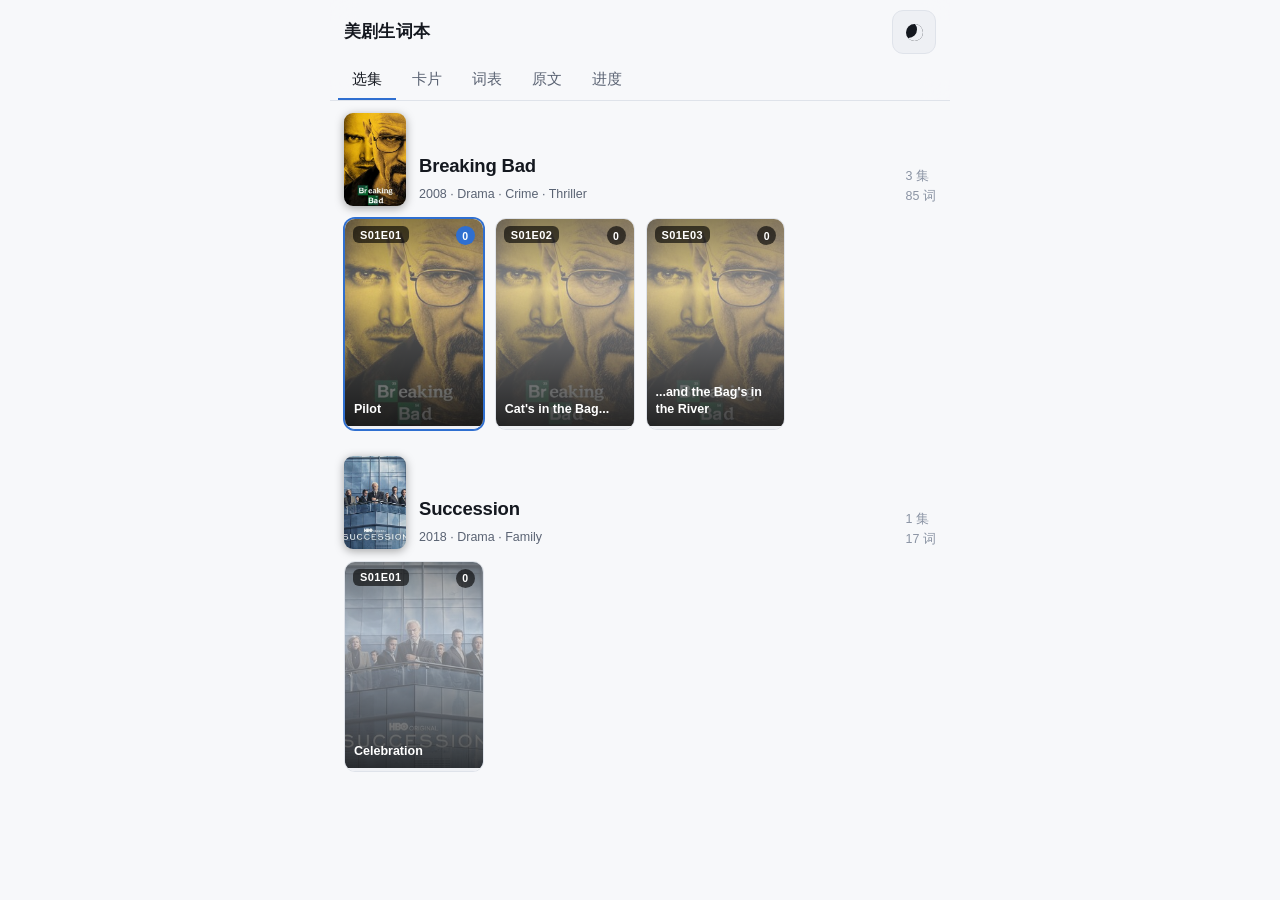
==== site/index.html @ 57fa50e5 "Update vocabulary and rebuild app" ====
<!DOCTYPE html>
<html lang="zh-CN">
<head>
<meta charset="utf-8">
<meta name="viewport" content="width=device-width,initial-scale=1,viewport-fit=cover,maximum-scale=1">
<meta name="theme-color" content="#0f1115">
<meta name="apple-mobile-web-app-capable" content="yes">
<meta name="apple-mobile-web-app-status-bar-style" content="black-translucent">
<meta name="apple-mobile-web-app-title" content="美剧生词本">
<title>美剧生词本</title>
<link rel="manifest" href="manifest.webmanifest">
<link rel="icon" href="icon.svg" type="image/svg+xml">
<link rel="apple-touch-icon" href="icon.svg">
<link rel="stylesheet" href="assets/app.css">
</head>
<body>
<div id="app" data-view="library">
  <header class="topbar">
    <div class="topbar-row">
      <h1 class="brand">美剧生词本</h1>
      <button id="btn-theme" class="icon-btn" aria-label="切换主题">
        <span class="ico-theme"></span>
      </button>
    </div>
    <nav class="tabs" role="tablist">
      <button class="tab is-active" data-tab="library" role="tab">选集</button>
      <button class="tab" data-tab="cards" role="tab">卡片</button>
      <button class="tab" data-tab="list" role="tab">词表</button>
      <button class="tab" data-tab="script" role="tab">原文</button>
      <button class="tab" data-tab="stats" role="tab">进度</button>
    </nav>
  </header>

  <section id="view-library" class="view is-active">
    <div id="library-body" class="library-body"></div>
  </section>

  <section id="view-cards" class="view">
    <div class="toolbar">
      <select id="filter-episode" class="select" aria-label="选择剧集"></select>
      <select id="filter-level" class="select" aria-label="按级别筛选">
        <option value="">全部级别</option>
        <option value="B2">B2</option>
        <option value="C1">C1</option>
      </select>
      <select id="filter-status" class="select" aria-label="按掌握状态筛选">
        <option value="">全部状态</option>
        <option value="new">未学习</option>
        <option value="learning">复习中</option>
        <option value="mastered">已掌握</option>
      </select>
    </div>

    <div class="progress-strip">
      <div class="progress-track"><div id="progress-fill" class="progress-fill"></div></div>
      <div class="progress-meta">
        <span id="progress-count">0 / 0</span>
        <span id="progress-pct">0%</span>
      </div>
    </div>

    <div id="card-stage" class="card-stage"></div>

    <div id="card-nav" class="card-nav">
      <button id="btn-prev" class="btn btn-ghost" aria-label="上一个">‹</button>
      <button id="btn-known" class="btn btn-known">认识</button>
      <button id="btn-unsure" class="btn btn-unsure">模糊</button>
      <button id="btn-flip" class="btn btn-primary">看释义</button>
      <button id="btn-next" class="btn btn-ghost" aria-label="下一个">›</button>
    </div>
  </section>

  <section id="view-list" class="view">
    <div class="toolbar">
      <input id="search" class="input" type="search" placeholder="搜索单词或释义…" autocomplete="off">
    </div>
    <ul id="word-list" class="word-list"></ul>
  </section>

  <section id="view-script" class="view">
    <div class="toolbar">
      <select id="script-episode" class="select" aria-label="选择剧集"></select>
      <label class="switch">
        <input id="script-tap" type="checkbox" checked>
        <span>点击查词</span>
      </label>
    </div>
    <div id="script-meta" class="script-meta"></div>
    <div id="script-body" class="script-body"></div>
  </section>

  <section id="view-stats" class="view">
    <div id="stats-body" class="stats-body"></div>
  </section>
</div>

<div id="sheet" class="sheet" hidden>
  <div class="sheet-backdrop" data-close></div>
  <div class="sheet-panel" role="dialog" aria-modal="true">
    <div class="sheet-grip"></div>
    <div id="sheet-body" class="sheet-body"></div>
  </div>
</div>

<script src="assets/data.js"></script>
<script src="assets/app.js"></script>
</body>
</html>
---- site/assets/app.css ----
:root {
  --bg: #0f1115;
  --bg-elev: #171a21;
  --bg-soft: #1e222b;
  --line: #2a2f3a;
  --fg: #e8eaed;
  --fg-dim: #9aa3b2;
  --fg-faint: #6b7484;
  --accent: #5b9dff;
  --b2: #4ec9a5;
  --c1: #c99bf0;
  --warn: #f0b45f;
  --danger: #f07272;
  --radius: 14px;
  --tap: 44px;
}

html[data-theme="light"] {
  --bg: #f7f8fa;
  --bg-elev: #ffffff;
  --bg-soft: #eef0f4;
  --line: #dfe3ea;
  --fg: #14181f;
  --fg-dim: #5a6373;
  --fg-faint: #8b94a4;
  --accent: #2f6fd0;
  --b2: #1f9c78;
  --c1: #8b4fc4;
}

* { box-sizing: border-box; -webkit-tap-highlight-color: transparent; }

body {
  margin: 0;
  background: var(--bg);
  color: var(--fg);
  font: 16px/1.6 -apple-system, BlinkMacSystemFont, "Segoe UI", "PingFang SC",
        "Hiragino Sans GB", "Microsoft YaHei", sans-serif;
  overscroll-behavior-y: contain;
}

#app { padding-bottom: env(safe-area-inset-bottom); }

/* ---------- top bar ---------- */
.topbar {
  position: sticky; top: 0; z-index: 20;
  background: color-mix(in srgb, var(--bg) 88%, transparent);
  backdrop-filter: saturate(160%) blur(12px);
  border-bottom: 1px solid var(--line);
  padding-top: env(safe-area-inset-top);
}
.topbar-row {
  display: flex; align-items: center; justify-content: space-between;
  padding: 10px 14px 6px;
}
.brand { margin: 0; font-size: 17px; font-weight: 650; letter-spacing: .2px; }

.icon-btn {
  min-width: var(--tap); min-height: var(--tap);
  display: grid; place-items: center;
  background: var(--bg-soft); border: 1px solid var(--line);
  border-radius: 11px; color: var(--fg); cursor: pointer;
}
.ico-theme {
  width: 17px; height: 17px; border-radius: 50%;
  background: var(--fg);
  box-shadow: inset -6px -3px 0 0 var(--bg-soft);
}

.tabs {
  display: flex; gap: 2px; padding: 0 8px;
  overflow-x: auto; scrollbar-width: none;
}
.tabs::-webkit-scrollbar { display: none; }
.tab {
  flex: 0 0 auto; min-height: 40px; padding: 0 14px;
  background: none; border: 0; border-bottom: 2px solid transparent;
  color: var(--fg-dim); font-size: 14.5px; font-weight: 550;
  cursor: pointer; white-space: nowrap;
}
.tab.is-active { color: var(--fg); border-bottom-color: var(--accent); }

/* ---------- views ---------- */
.view { display: none; padding: 12px 14px 20px; }
.view.is-active { display: block; }

/* ---------- toolbar ---------- */
.toolbar {
  display: flex; gap: 8px; margin-bottom: 12px;
  overflow-x: auto; scrollbar-width: none;
}
.toolbar::-webkit-scrollbar { display: none; }
.select, .input {
  flex: 1 1 auto; min-width: 108px; min-height: var(--tap);
  padding: 0 12px; border-radius: 11px;
  background: var(--bg-elev); color: var(--fg);
  border: 1px solid var(--line); font-size: 15px; font-family: inherit;
}
.input { flex: 1 1 100%; min-width: 0; }

.switch {
  display: flex; align-items: center; gap: 6px;
  flex: 0 0 auto; min-height: var(--tap); padding: 0 12px;
  background: var(--bg-elev); border: 1px solid var(--line);
  border-radius: 11px; font-size: 14px; color: var(--fg-dim); white-space: nowrap;
}
.switch input { width: 17px; height: 17px; accent-color: var(--accent); }

/* ---------- progress ---------- */
.progress-strip { margin-bottom: 14px; }
.progress-track {
  height: 5px; border-radius: 3px; background: var(--bg-soft); overflow: hidden;
}
.progress-fill {
  height: 100%; width: 0; border-radius: 3px;
  background: linear-gradient(90deg, var(--b2), var(--accent));
  transition: width .3s ease;
}
.progress-meta {
  display: flex; justify-content: space-between;
  margin-top: 5px; font-size: 12.5px; color: var(--fg-faint);
  font-variant-numeric: tabular-nums;
}

/* ---------- flashcard ---------- */
.card-stage { perspective: 1400px; margin-bottom: 14px; }
.flashcard {
  position: relative; width: 100%; min-height: 340px;
  transform-style: preserve-3d;
  transition: transform .42s cubic-bezier(.4,.2,.2,1);
}
.flashcard.is-flipped { transform: rotateY(180deg); }
.fc-face {
  position: absolute; inset: 0;
  display: flex; flex-direction: column;
  padding: 20px 18px; border-radius: var(--radius);
  background: var(--bg-elev); border: 1px solid var(--line);
  backface-visibility: hidden; -webkit-backface-visibility: hidden;
  overflow-y: auto; overscroll-behavior: contain;
}
.fc-front { transform: rotateY(0deg); }
.fc-back { transform: rotateY(180deg); }

.fc-head { display: flex; align-items: flex-start; gap: 10px; margin-bottom: 4px; }
.fc-word {
  margin: 0; font-size: 27px; font-weight: 680; letter-spacing: -.3px;
  word-break: break-word; flex: 1;
}
.fc-pos { color: var(--fg-faint); font-size: 14px; font-style: italic; }
.fc-phon { color: var(--accent); font-size: 16.5px; margin: 6px 0 2px; }
.fc-hint { margin-top: auto; color: var(--fg-faint); font-size: 13.5px; text-align: center; }

.badge {
  flex: 0 0 auto; padding: 3px 9px; border-radius: 7px;
  font-size: 12px; font-weight: 700; letter-spacing: .3px;
}
.badge-B2 { background: color-mix(in srgb, var(--b2) 20%, transparent); color: var(--b2); }
.badge-C1 { background: color-mix(in srgb, var(--c1) 20%, transparent); color: var(--c1); }

.fc-row { margin-top: 12px; }
.fc-label {
  font-size: 11.5px; font-weight: 700; letter-spacing: .8px;
  text-transform: uppercase; color: var(--fg-faint); margin-bottom: 3px;
}
.fc-def-en { font-size: 15.5px; }
.fc-def-cn { font-size: 15.5px; color: var(--fg); margin-top: 4px; }
.fc-quote {
  font-size: 15px; font-style: italic; color: var(--fg-dim);
  border-left: 2.5px solid var(--accent); padding-left: 11px;
}
.fc-quote-cn { font-size: 14.5px; color: var(--fg-dim); margin-top: 5px; }
.fc-example {
  font-size: 15px; background: var(--bg-soft);
  padding: 9px 11px; border-radius: 9px;
}
.fc-example-cn { font-size: 14px; color: var(--fg-dim); margin-top: 4px; }
.fc-note {
  font-size: 13.5px; color: var(--warn);
  background: color-mix(in srgb, var(--warn) 11%, transparent);
  padding: 8px 10px; border-radius: 9px;
}

/* ---------- card nav ---------- */
.card-nav { display: flex; gap: 7px; }
.btn {
  min-height: var(--tap); padding: 0 12px; border-radius: 11px;
  border: 1px solid var(--line); background: var(--bg-elev);
  color: var(--fg); font-size: 14.5px; font-weight: 600;
  font-family: inherit; cursor: pointer;
}
.btn:active { transform: scale(.97); }
.btn:disabled { opacity: .4; }
.btn-ghost { flex: 0 0 44px; font-size: 21px; padding: 0; color: var(--fg-dim); }
.btn-primary { flex: 2; background: var(--accent); border-color: var(--accent); color: #fff; }
.btn-known { flex: 1.3; color: var(--b2); border-color: color-mix(in srgb, var(--b2) 40%, var(--line)); }
.btn-unsure { flex: 1.3; color: var(--warn); border-color: color-mix(in srgb, var(--warn) 40%, var(--line)); }

.empty { text-align: center; color: var(--fg-faint); padding: 40px 20px; font-size: 14.5px; }

/* ---------- library / episode picker ---------- */
.library-body { display: grid; gap: 26px; }

.show-head { display: flex; gap: 13px; align-items: flex-end; margin-bottom: 12px; }
.show-thumb {
  width: 62px; height: auto; aspect-ratio: 2 / 3;
  border-radius: 9px; object-fit: cover; flex: 0 0 auto;
  background: var(--bg-soft);
  box-shadow: 0 2px 10px rgba(0,0,0,.35);
}
.show-meta { flex: 1; min-width: 0; padding-bottom: 2px; }
.show-title { margin: 0 0 3px; font-size: 18.5px; font-weight: 680; letter-spacing: -.2px; }
.show-sub { font-size: 12.5px; color: var(--fg-dim); }
.show-count { font-size: 12.5px; color: var(--fg-faint); white-space: nowrap; }

.ep-grid {
  display: grid; gap: 11px;
  grid-template-columns: repeat(auto-fill, minmax(124px, 1fr));
}
.ep-card {
  position: relative; display: block; width: 100%; padding: 0;
  border: 1px solid var(--line); border-radius: 11px; overflow: hidden;
  background: var(--bg-elev); cursor: pointer; text-align: left;
}
.ep-card:active { transform: scale(.975); }
.ep-art {
  position: relative; aspect-ratio: 2 / 3; overflow: hidden;
  background: var(--bg-soft);
}
.ep-art img {
  width: 100%; height: 100%; object-fit: cover;
  opacity: .42; transition: opacity .2s;
}
.ep-card:hover .ep-art img, .ep-card.is-active .ep-art img { opacity: .58; }
.ep-scrim {
  position: absolute; inset: 0;
  background: linear-gradient(180deg, rgba(0,0,0,.42) 0%, rgba(0,0,0,.05) 34%, rgba(0,0,0,.74) 100%);
}
.ep-code {
  position: absolute; top: 7px; left: 8px;
  padding: 2.5px 7px; border-radius: 6px;
  background: rgba(0,0,0,.62); color: #fff;
  font-size: 11px; font-weight: 700; letter-spacing: .4px;
  font-variant-numeric: tabular-nums;
}
.ep-title {
  position: absolute; left: 9px; right: 9px; bottom: 8px;
  font-size: 12.5px; font-weight: 600; line-height: 1.35; color: #fff;
  display: -webkit-box; -webkit-line-clamp: 2; -webkit-box-orient: vertical;
  overflow: hidden;
}
.ep-foot {
  position: absolute; top: 7px; right: 8px;
  width: 19px; height: 19px; border-radius: 50%;
  display: grid; place-items: center;
  background: rgba(0,0,0,.62); color: #fff;
  font-size: 10.5px; font-weight: 700;
}
.ep-foot.done { background: var(--b2); color: #06231b; }
.ep-bar {
  position: relative; height: 3px; background: var(--bg-soft);
}
.ep-bar > i { position: absolute; inset: 0 auto 0 0; background: var(--b2); border-radius: 0 3px 3px 0; }
.ep-card.is-active { border-color: var(--accent); box-shadow: 0 0 0 1px var(--accent); }
.ep-card.is-active .ep-foot { background: var(--accent); color: #fff; }

/* ---------- word list ---------- */
.word-list { list-style: none; margin: 0; padding: 0; }
.word-item {
  background: var(--bg-elev); border: 1px solid var(--line);
  border-radius: var(--radius); margin-bottom: 8px; overflow: hidden;
}
.wi-head {
  display: flex; align-items: center; gap: 10px;
  width: 100%; min-height: var(--tap); padding: 12px 14px;
  background: none; border: 0; color: var(--fg);
  font-size: 16px; font-family: inherit; text-align: left; cursor: pointer;
}
.wi-word { font-weight: 620; flex: 1; word-break: break-word; }
.wi-dot { width: 8px; height: 8px; border-radius: 50%; flex: 0 0 auto; }
.wi-dot.new { background: var(--fg-faint); }
.wi-dot.learning { background: var(--warn); }
.wi-dot.mastered { background: var(--b2); }
.wi-chev { color: var(--fg-faint); transition: transform .2s; }
.word-item.is-open .wi-chev { transform: rotate(90deg); }
.wi-body {
  padding: 0 14px 14px; font-size: 14.5px; color: var(--fg-dim);
  border-top: 1px solid var(--line); padding-top: 12px;
}
.word-item:not(.is-open) .wi-body { display: none; }

/* ---------- script ---------- */
.script-meta {
  font-size: 13px; color: var(--fg-faint); margin-bottom: 12px;
  padding-bottom: 10px; border-bottom: 1px solid var(--line);
}
.script-body {
  font-size: 15.5px; line-height: 1.85; white-space: pre-wrap;
  word-break: break-word;
}
.script-body .ln { display: block; padding: 1px 0; }
.script-body .ln[data-hit="1"] {
  background: color-mix(in srgb, var(--accent) 15%, transparent);
  border-radius: 4px;
}
.tok { border-radius: 3px; }
.tapmode .tok[data-w="1"] {
  box-shadow: inset 0 -1.5px 0 color-mix(in srgb, var(--accent) 60%, transparent);
}

/* ---------- stats ---------- */
.stats-body { display: grid; gap: 12px; }
.stat-card {
  background: var(--bg-elev); border: 1px solid var(--line);
  border-radius: var(--radius); padding: 16px;
}
.stat-num { font-size: 31px; font-weight: 700; letter-spacing: -.5px; }
.stat-cap { font-size: 13px; color: var(--fg-dim); margin-top: 2px; }
.stat-grid { display: grid; grid-template-columns: repeat(3, 1fr); gap: 10px; }
.bar-row { display: flex; align-items: center; gap: 9px; margin-bottom: 9px; font-size: 13px; }
.bar-label {
  flex: 0 0 92px; color: var(--fg-dim);
  white-space: nowrap; overflow: hidden; text-overflow: ellipsis;
}
.bar-track { flex: 1; height: 7px; border-radius: 4px; background: var(--bg-soft); overflow: hidden; }
.bar-fill { height: 100%; border-radius: 4px; }
.bar-val { flex: 0 0 34px; text-align: right; color: var(--fg-faint); font-variant-numeric: tabular-nums; }
.stat-actions { display: flex; gap: 8px; flex-wrap: wrap; }

/* ---------- sheet ---------- */
.sheet { position: fixed; inset: 0; z-index: 60; }
.sheet[hidden] { display: none; }
.sheet-backdrop { position: absolute; inset: 0; background: rgba(0,0,0,.55); }
.sheet-panel {
  position: absolute; left: 0; right: 0; bottom: 0;
  max-height: 86vh; display: flex; flex-direction: column;
  background: var(--bg-elev); border-radius: 20px 20px 0 0;
  border-top: 1px solid var(--line);
  padding-bottom: env(safe-area-inset-bottom);
  animation: slideup .26s cubic-bezier(.3,1,.5,1);
}
@keyframes slideup { from { transform: translateY(100%); } to { transform: translateY(0); } }
.sheet-grip {
  width: 34px; height: 4px; border-radius: 2px; background: var(--line);
  margin: 9px auto 4px; flex: 0 0 auto;
}
.sheet-body {
  overflow-y: auto; padding: 12px 18px 22px;
  -webkit-overflow-scrolling: touch;
}
.sheet-title { margin: 0 0 3px; font-size: 21px; font-weight: 680; word-break: break-word; }
.sheet-phon { color: var(--accent); font-size: 15px; margin-bottom: 10px; }

@media (min-width: 640px) {
  #app { max-width: 620px; margin: 0 auto; }
  .card-stage { min-height: 380px; }
}

@media (prefers-reduced-motion: reduce) {
  * { animation: none !important; transition: none !important; }
}
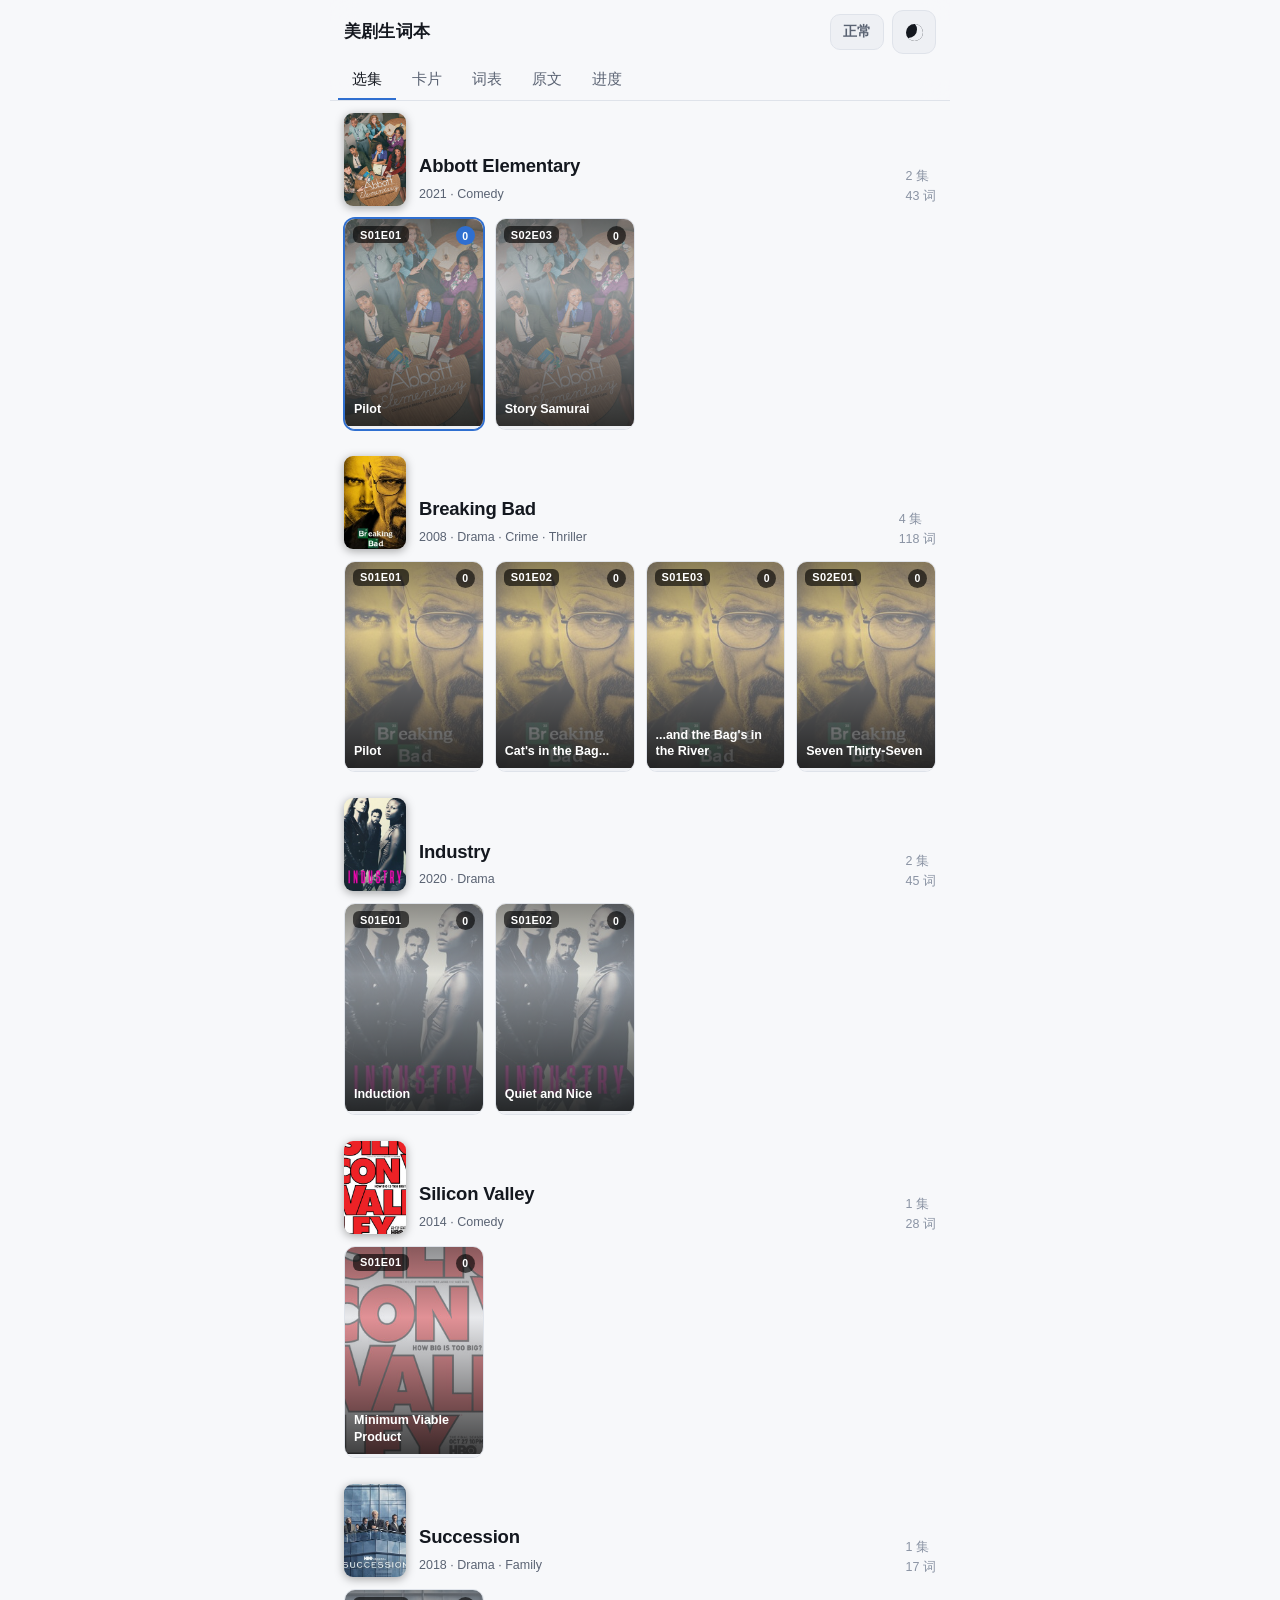
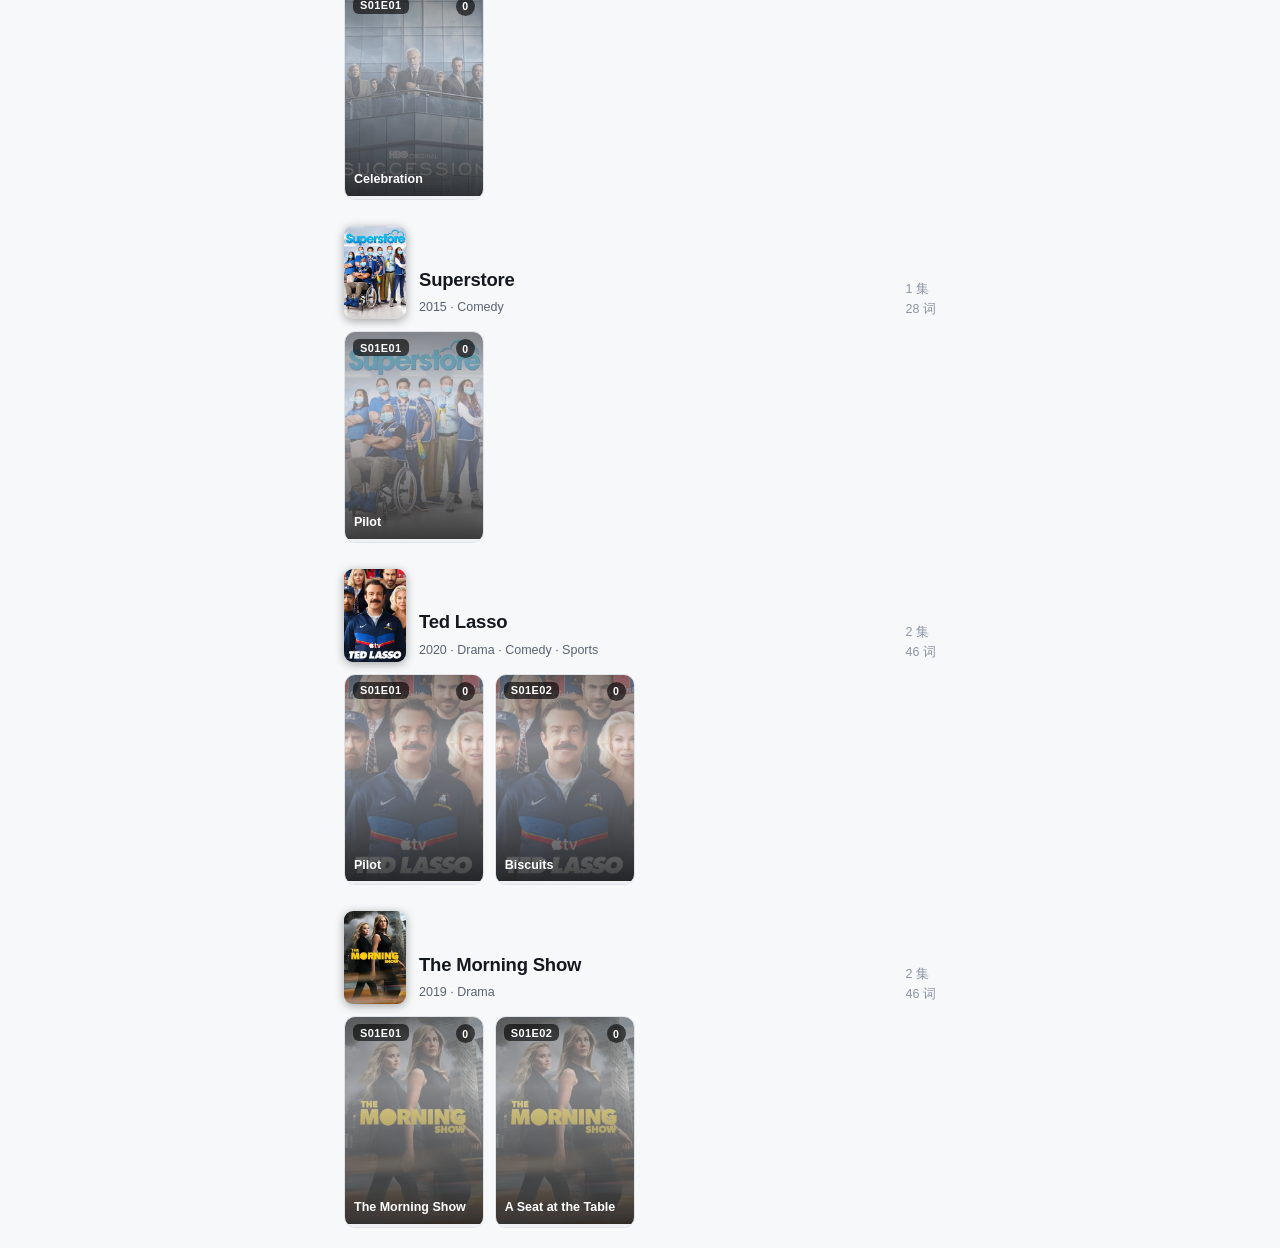
==== commit 5484fc24: "Update vocabulary and rebuild app" ====
--- a/site/index.html
+++ b/site/index.html
@@ -18,9 +18,12 @@
   <header class="topbar">
     <div class="topbar-row">
       <h1 class="brand">美剧生词本</h1>
-      <button id="btn-theme" class="icon-btn" aria-label="切换主题">
-        <span class="ico-theme"></span>
-      </button>
+      <div class="topbar-actions">
+        <button id="btn-rate" class="rate-btn" aria-label="朗读速度">慢</button>
+        <button id="btn-theme" class="icon-btn" aria-label="切换主题">
+          <span class="ico-theme"></span>
+        </button>
+      </div>
     </div>
     <nav class="tabs" role="tablist">
       <button class="tab is-active" data-tab="library" role="tab">选集</button>
--- a/site/assets/app.css
+++ b/site/assets/app.css
@@ -55,6 +55,15 @@
 }
 .brand { margin: 0; font-size: 17px; font-weight: 650; letter-spacing: .2px; }
 
+.topbar-actions { display: flex; align-items: center; gap: 8px; }
+.rate-btn {
+  min-height: 36px; padding: 0 12px; border-radius: 10px;
+  background: var(--bg-soft); border: 1px solid var(--line);
+  color: var(--fg-dim); font-size: 13.5px; font-weight: 600;
+  font-family: inherit; cursor: pointer;
+}
+.rate-btn.is-on { color: var(--accent); border-color: var(--accent); }
+
 .icon-btn {
   min-width: var(--tap); min-height: var(--tap);
   display: grid; place-items: center;
@@ -146,6 +155,25 @@
   margin: 0; font-size: 27px; font-weight: 680; letter-spacing: -.3px;
   word-break: break-word; flex: 1;
 }
+.spk {
+  flex: 0 0 auto; width: 38px; height: 38px; border-radius: 50%;
+  display: grid; place-items: center;
+  background: var(--bg-soft); border: 1px solid var(--line);
+  color: var(--accent); font-size: 17px; cursor: pointer;
+}
+.spk:active { transform: scale(.9); }
+.spk.is-playing { background: var(--accent); color: #fff; border-color: var(--accent); }
+.spk-label {
+  display: inline-flex; align-items: center; gap: 6px;
+  margin-top: 7px; padding: 4px 10px; border-radius: 8px;
+  background: var(--bg-soft); border: 1px solid var(--line);
+  color: var(--accent); font-size: 12.5px; font-weight: 600;
+  font-family: inherit; cursor: pointer;
+}
+.spk-label.is-playing { background: var(--accent); color: #fff; border-color: var(--accent); }
+.tts-none {
+  margin-top: 8px; font-size: 12px; color: var(--warn);
+}
 .fc-pos { color: var(--fg-faint); font-size: 14px; font-style: italic; }
 .fc-phon { color: var(--accent); font-size: 16.5px; margin: 6px 0 2px; }
 .fc-hint { margin-top: auto; color: var(--fg-faint); font-size: 13.5px; text-align: center; }
@@ -282,6 +310,8 @@
 .wi-dot.mastered { background: var(--b2); }
 .wi-chev { color: var(--fg-faint); transition: transform .2s; }
 .word-item.is-open .wi-chev { transform: rotate(90deg); }
+.wi-spk { width: 34px; height: 34px; font-size: 15px; flex: 0 0 auto; }
+.sheet-tts { display: flex; gap: 8px; flex-wrap: wrap; margin-bottom: 12px; }
 .wi-body {
   padding: 0 14px 14px; font-size: 14.5px; color: var(--fg-dim);
   border-top: 1px solid var(--line); padding-top: 12px;
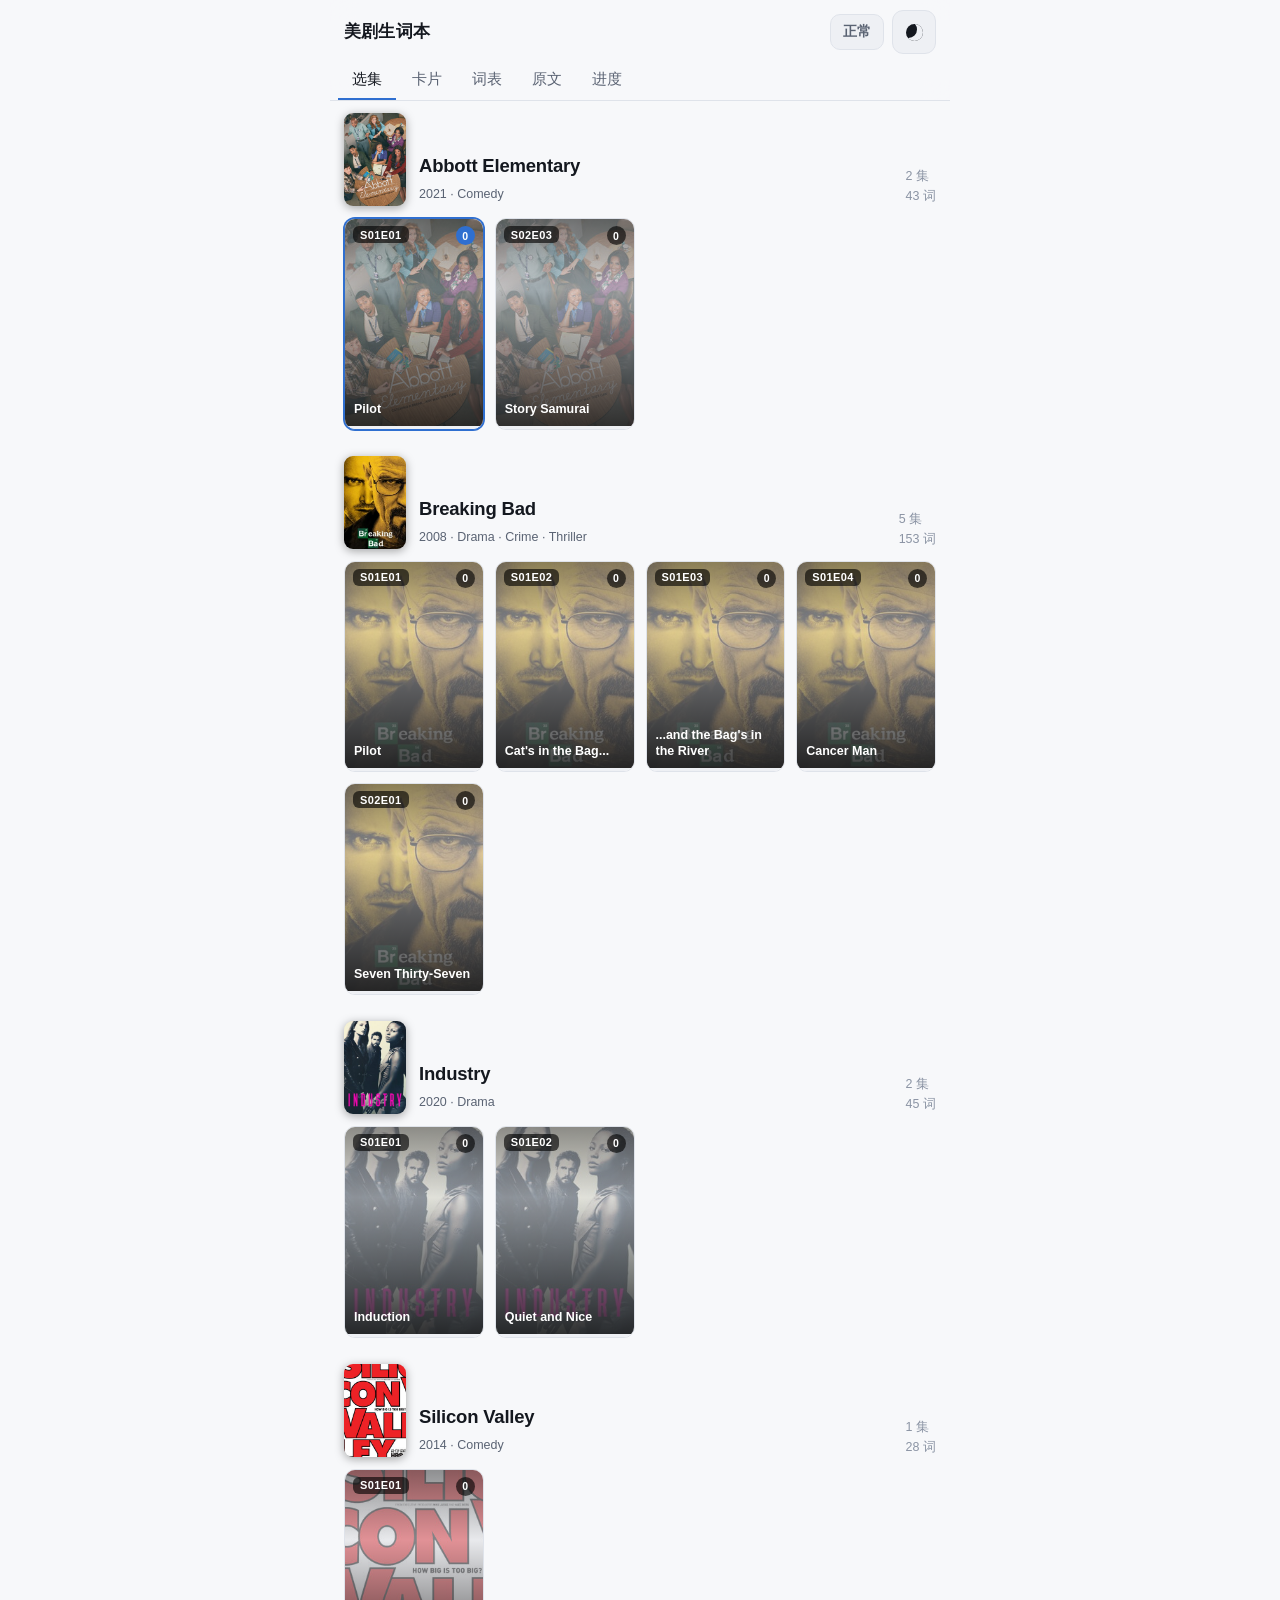
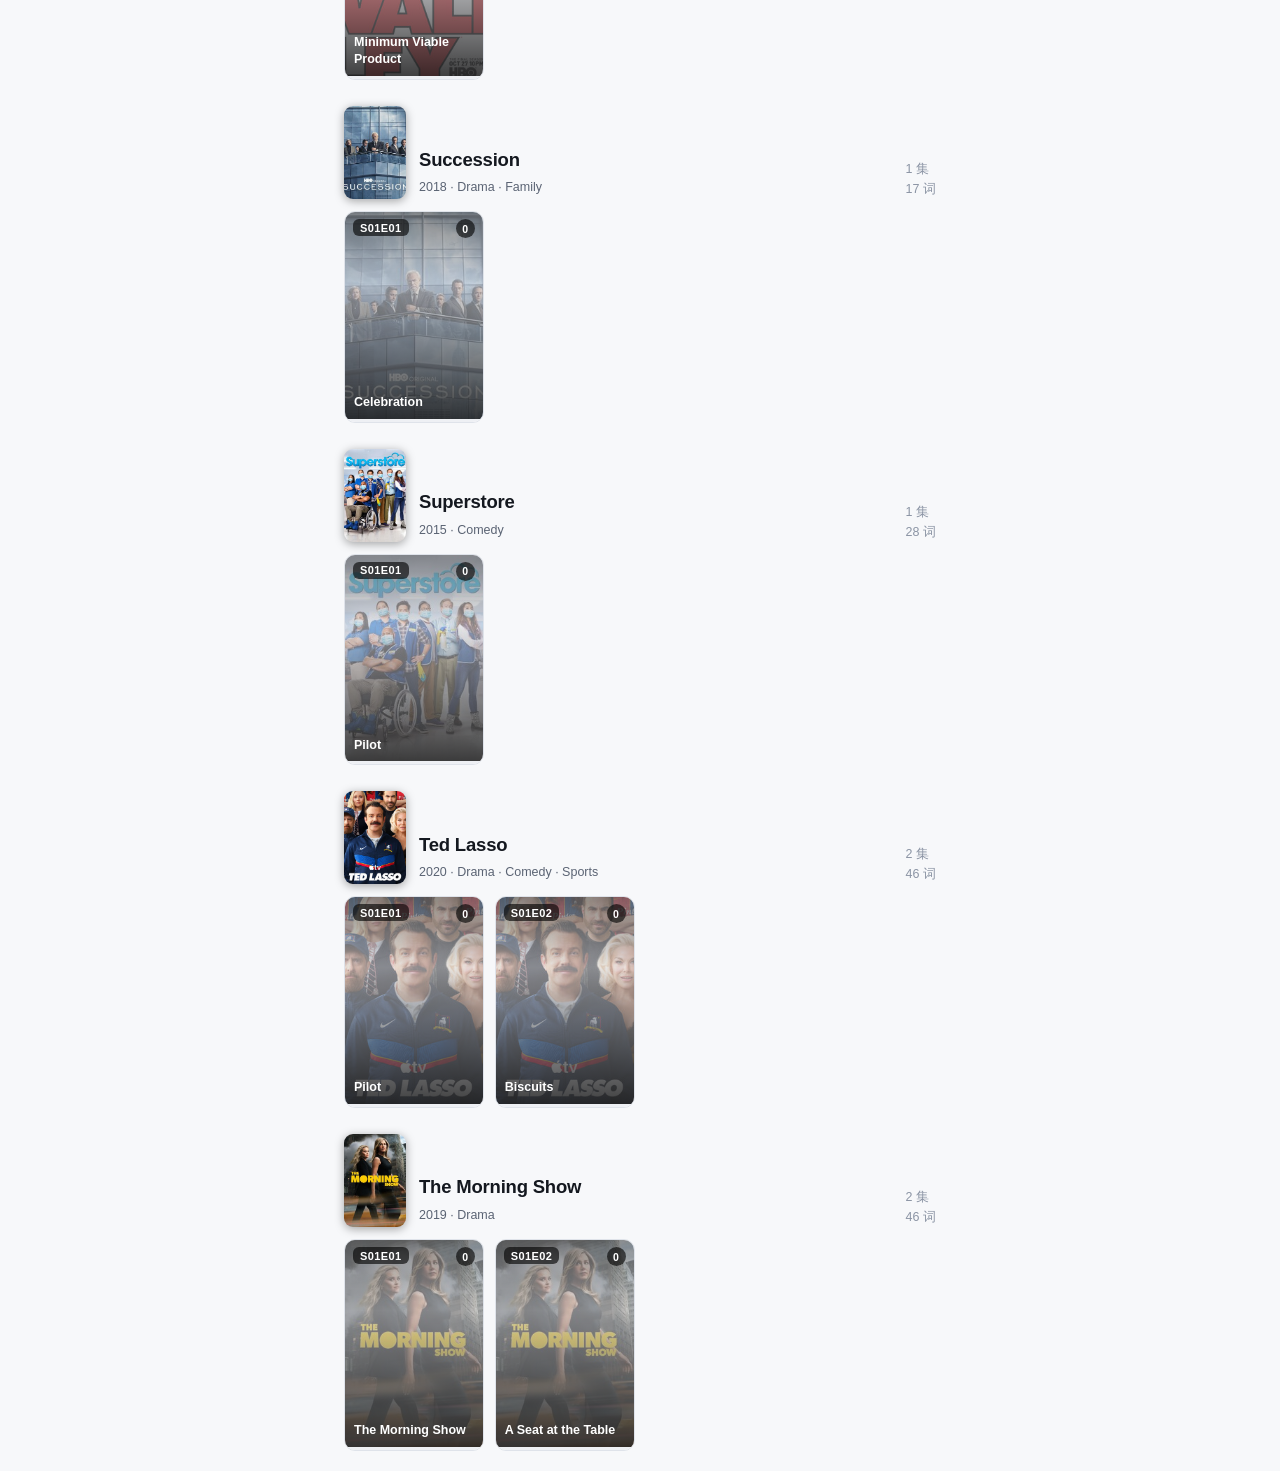
==== commit 9daca277: "Update vocabulary and rebuild app" ====
--- a/site/index.html
+++ b/site/index.html
@@ -11,7 +11,7 @@
 <link rel="manifest" href="manifest.webmanifest">
 <link rel="icon" href="icon.svg" type="image/svg+xml">
 <link rel="apple-touch-icon" href="icon.svg">
-<link rel="stylesheet" href="assets/app.css">
+<link rel="stylesheet" href="assets/app.css?v=a0de4912">
 </head>
 <body>
 <div id="app" data-view="library">
@@ -105,7 +105,7 @@
   </div>
 </div>
 
-<script src="assets/data.js"></script>
-<script src="assets/app.js"></script>
+<script src="assets/data.js?v=d76ecf46"></script>
+<script src="assets/app.js?v=cdc74d9d"></script>
 </body>
 </html>
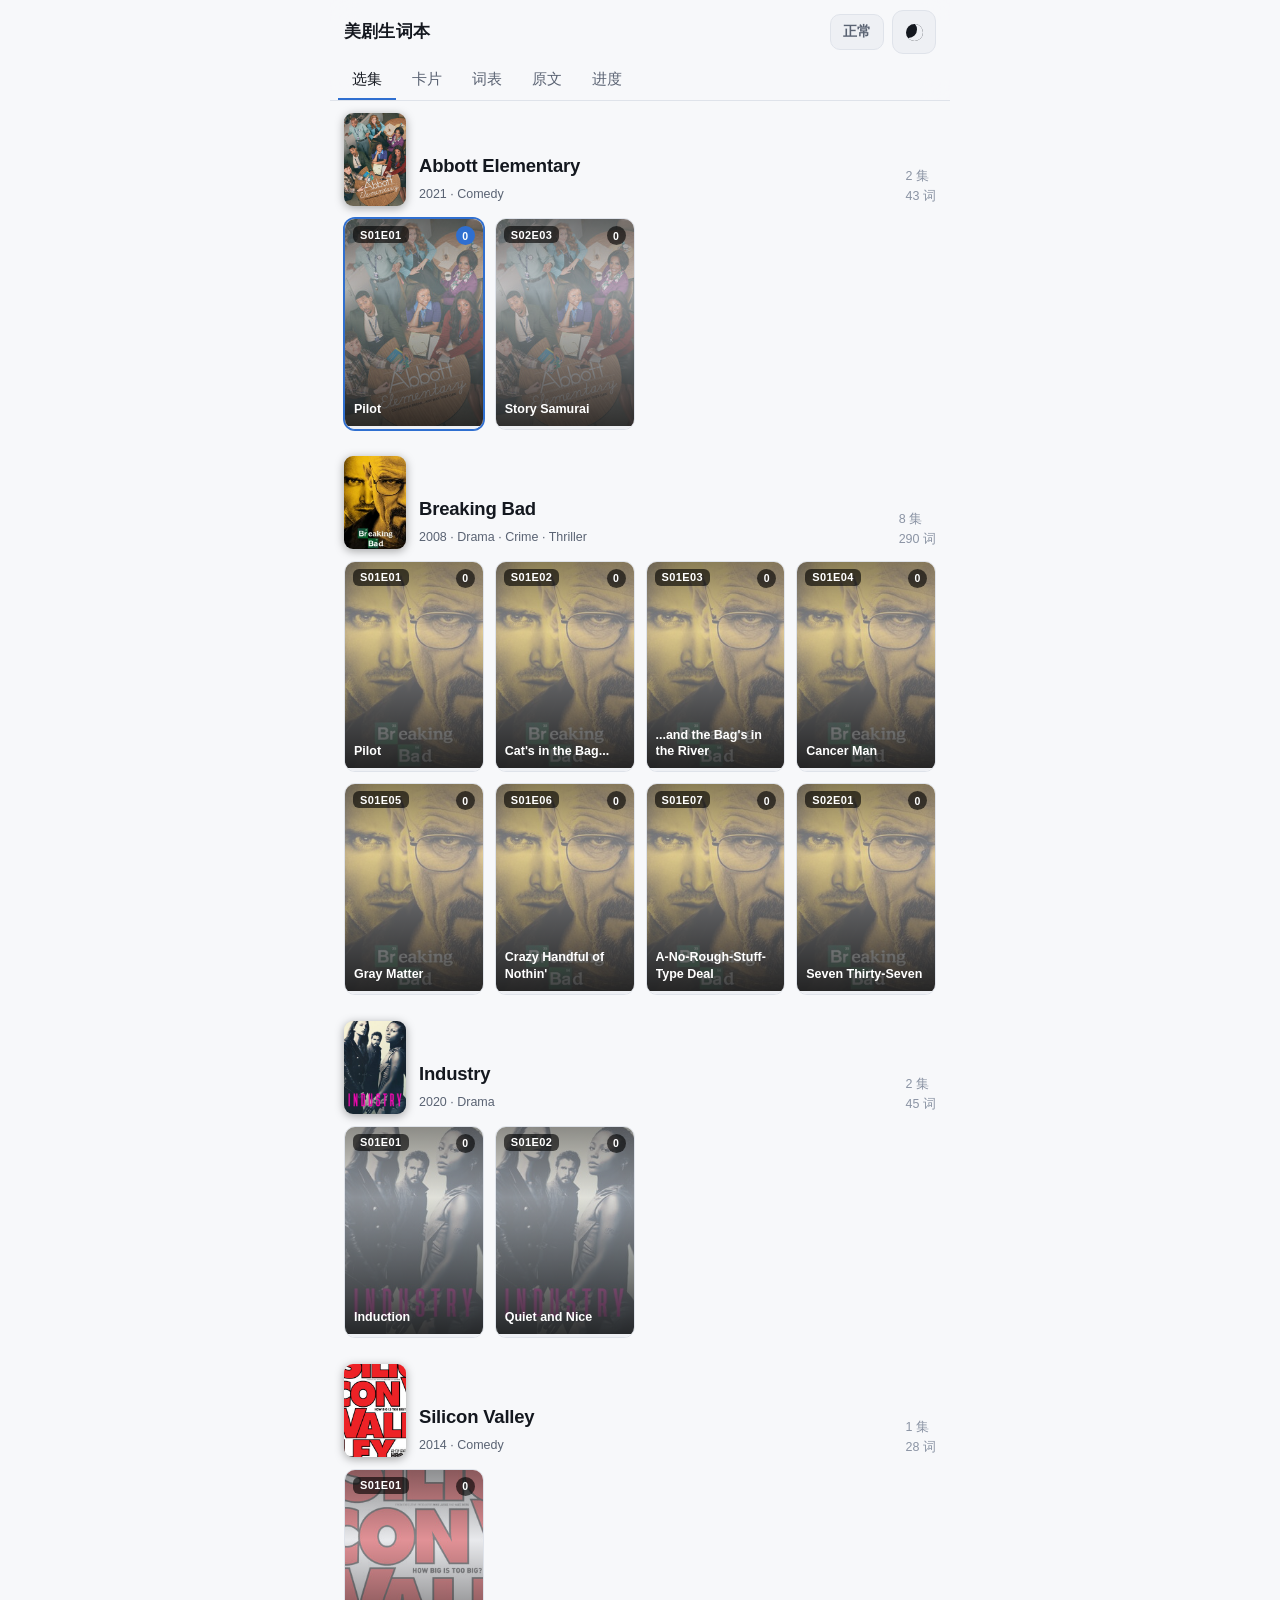
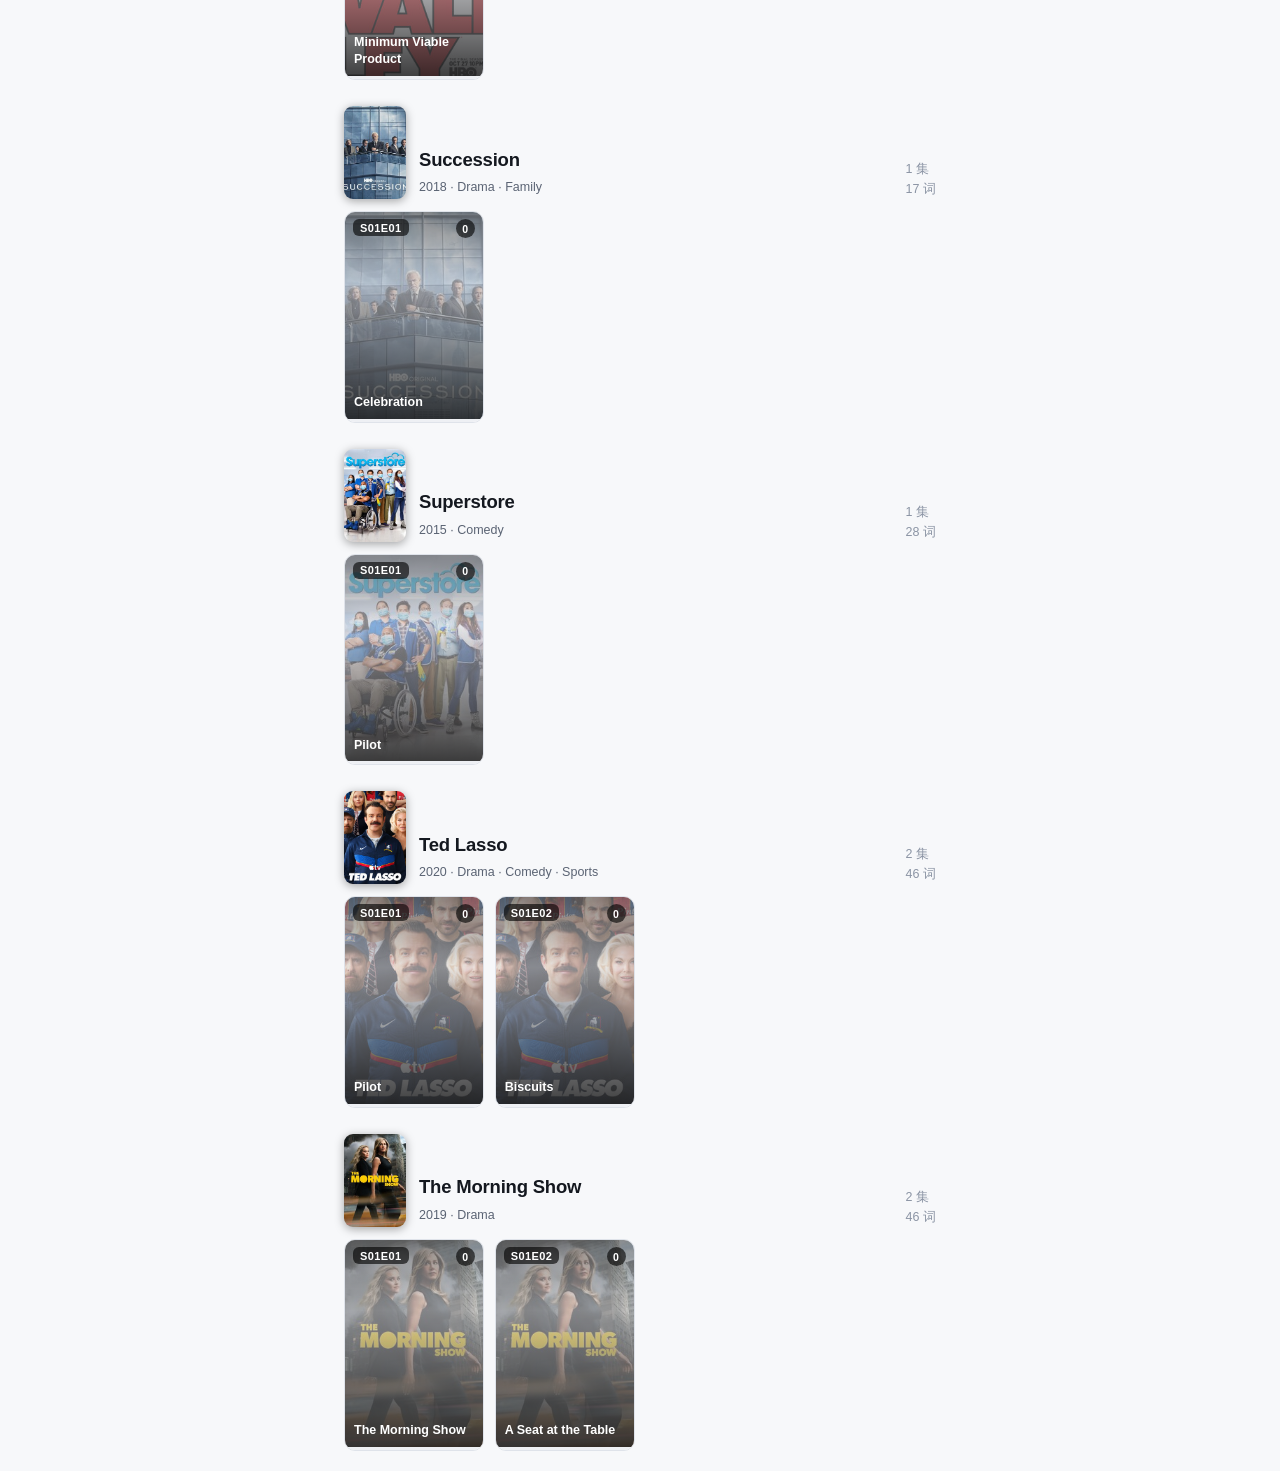
==== commit a7829d1f: "Update vocabulary and rebuild app" ====
--- a/site/index.html
+++ b/site/index.html
@@ -105,7 +105,7 @@
   </div>
 </div>
 
-<script src="assets/data.js?v=d76ecf46"></script>
+<script src="assets/data.js?v=e08e02fa"></script>
 <script src="assets/app.js?v=cdc74d9d"></script>
 </body>
 </html>
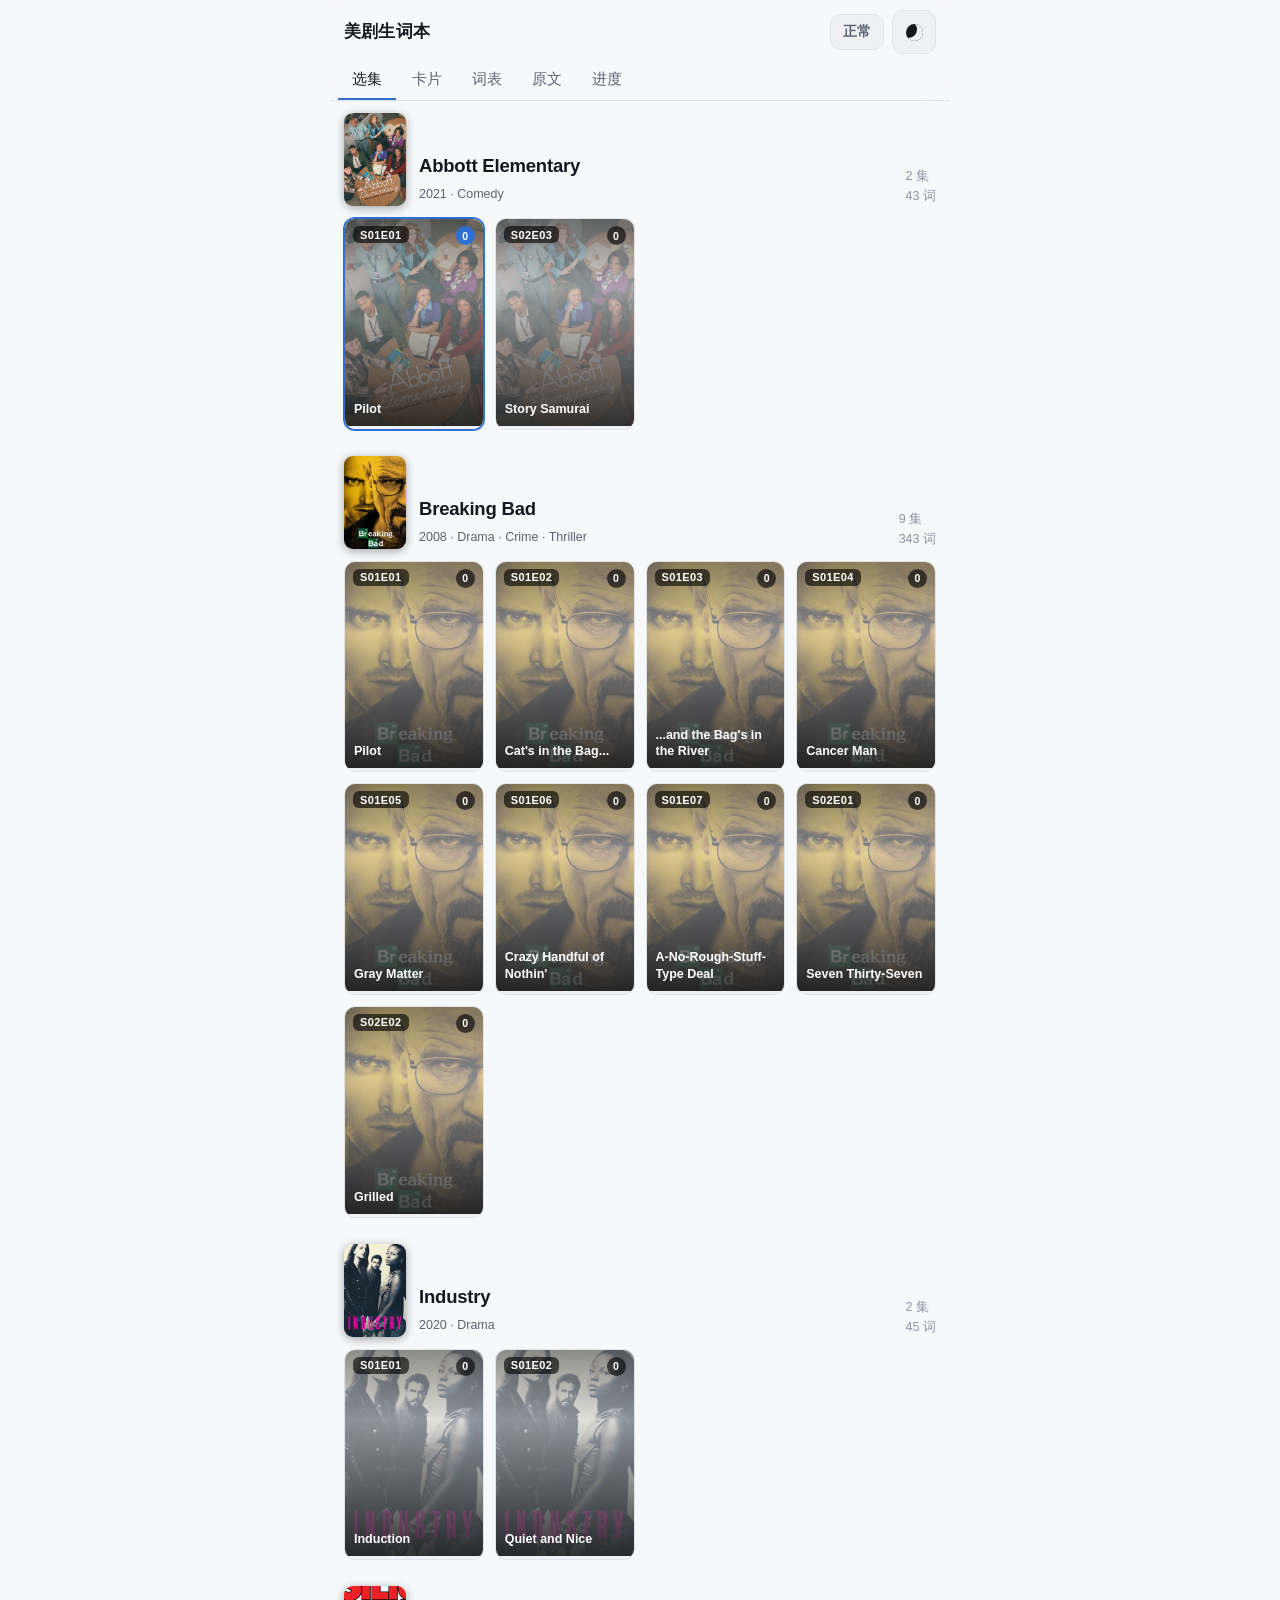
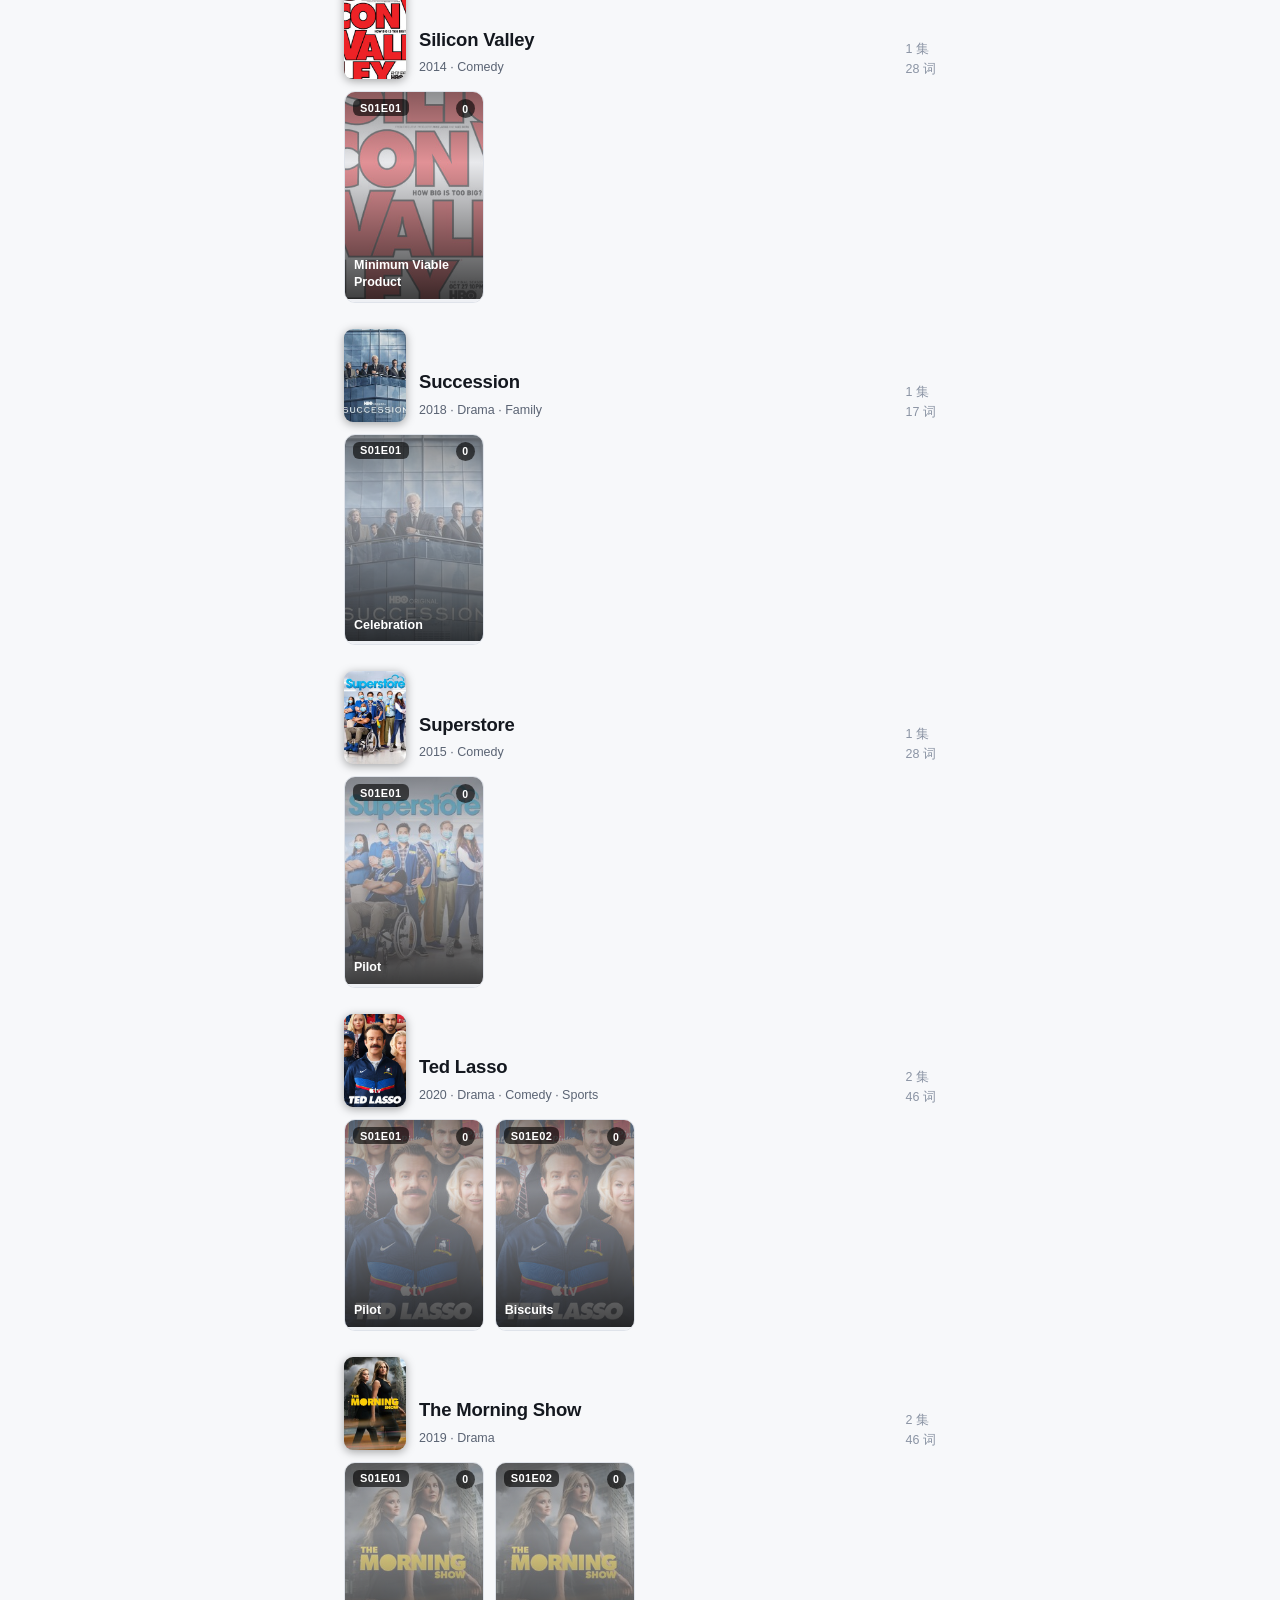
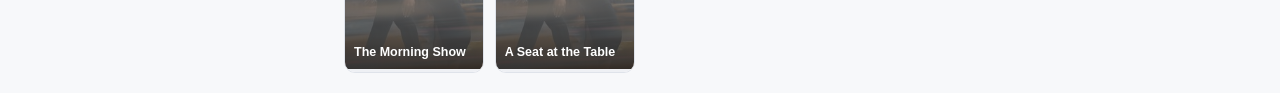
==== commit 0875b875: "Update vocabulary and rebuild app" ====
--- a/site/index.html
+++ b/site/index.html
@@ -105,7 +105,7 @@
   </div>
 </div>
 
-<script src="assets/data.js?v=e08e02fa"></script>
+<script src="assets/data.js?v=2f0c6f63"></script>
 <script src="assets/app.js?v=cdc74d9d"></script>
 </body>
 </html>
